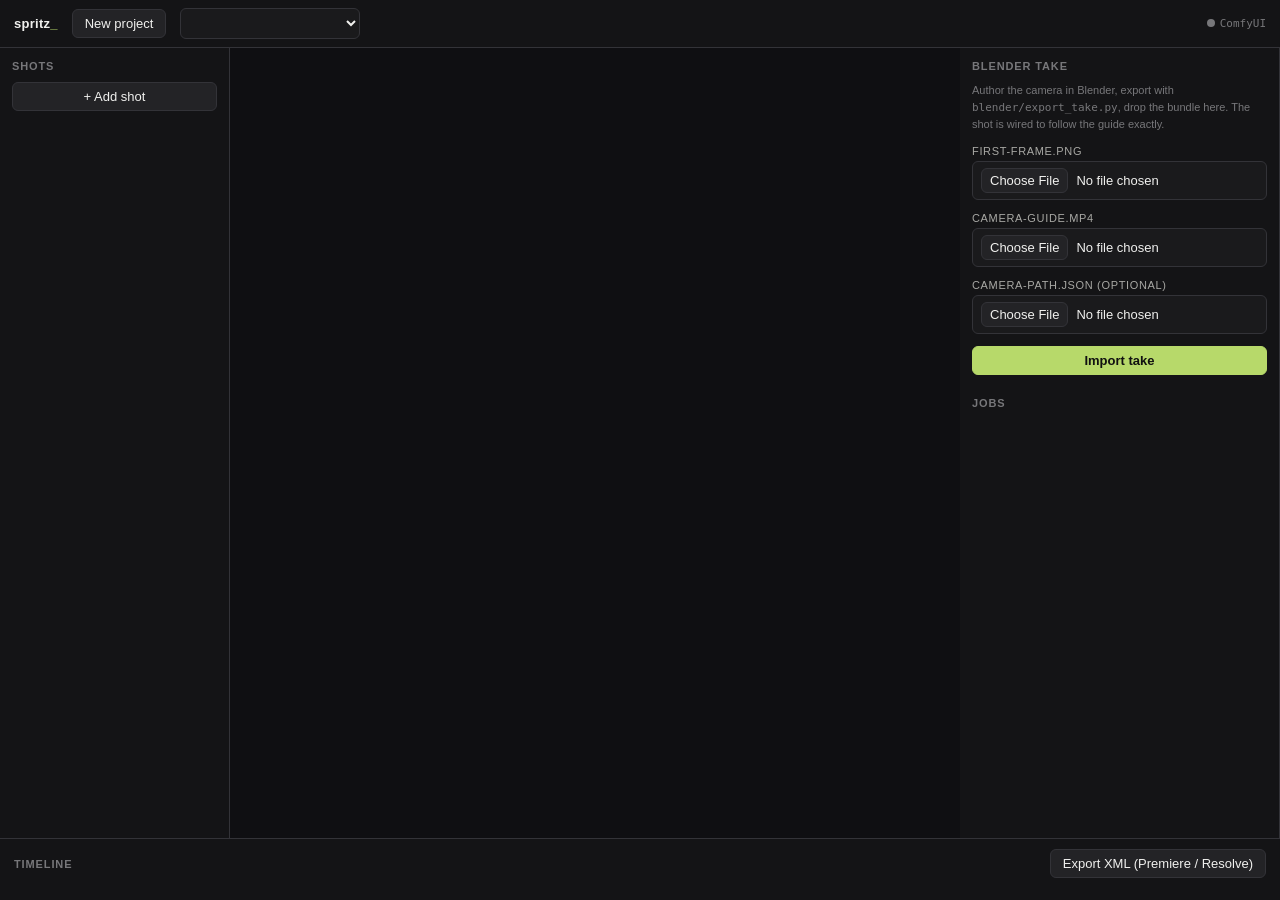
==== app/index.html @ d2176a93 "feat: open-source film set for AI videos — director UI, ComfyUI adapter, Blender camera handoff, XML" ====
<!doctype html>
<html lang="en">
<head>
<meta charset="utf-8">
<meta name="viewport" content="width=device-width, initial-scale=1">
<title>spritz — open film set</title>
<style>
  :root {
    --bg0:#0f0f12; --bg1:#141416; --s1:#1a1a1c; --s2:#232326; --s3:#2b2b2f;
    --line:#333338; --t1:#f0f0ee; --t2:#a8a8a4; --t3:#77777a;
    --acc:#b7d96a; --ok:#22c55e; --err:#ef4444; --run:#eab308;
    --sans:-apple-system,BlinkMacSystemFont,"Segoe UI",sans-serif;
    --mono:ui-monospace,Menlo,monospace;
  }
  *{margin:0;box-sizing:border-box}
  body{background:var(--bg0);color:var(--t1);font-family:var(--sans);font-size:13px;height:100vh;display:flex;flex-direction:column;overflow:hidden}
  button{font:inherit;color:inherit;background:var(--s2);border:1px solid var(--line);border-radius:6px;padding:6px 12px;cursor:pointer}
  button:hover{background:var(--s3)}
  button.primary{background:var(--acc);color:#111;border-color:var(--acc);font-weight:600}
  input,select,textarea{font:inherit;color:var(--t1);background:var(--s1);border:1px solid var(--line);border-radius:6px;padding:6px 8px;width:100%}
  textarea{resize:vertical;min-height:70px}
  label{display:block;color:var(--t2);font-size:11px;text-transform:uppercase;letter-spacing:.06em;margin:12px 0 4px}
  ::file-selector-button{font:inherit;color:var(--t1);background:var(--s2);border:1px solid var(--line);border-radius:6px;padding:4px 8px;margin-right:8px;cursor:pointer}

  header{display:flex;align-items:center;gap:14px;padding:8px 14px;background:var(--bg1);border-bottom:1px solid var(--line)}
  header .logo{font-weight:700;letter-spacing:.02em}
  header .logo span{color:var(--acc)}
  header .env{font-family:var(--mono);font-size:11px;color:var(--t3);margin-left:auto;display:flex;gap:12px;align-items:center}
  .dot{width:8px;height:8px;border-radius:50%;background:var(--t3);display:inline-block;margin-right:5px}
  .dot.ok{background:var(--ok)} .dot.err{background:var(--err)}

  main{flex:1;display:grid;grid-template-columns:230px 1fr 320px;min-height:0}
  .panel{border-right:1px solid var(--line);background:var(--bg1);overflow-y:auto;padding:12px}
  .panel h2{font-size:11px;text-transform:uppercase;letter-spacing:.08em;color:var(--t3);margin-bottom:10px}

  .shot-item{padding:8px 10px;border:1px solid var(--line);border-radius:8px;margin-bottom:8px;cursor:pointer;background:var(--s1)}
  .shot-item.active{border-color:var(--acc)}
  .shot-item .nm{font-weight:600}
  .shot-item .st{font-family:var(--mono);font-size:10px;color:var(--t3);margin-top:2px}

  #board{background:var(--bg0);overflow-y:auto;padding:18px}
  .takes{display:grid;grid-template-columns:repeat(auto-fill,minmax(200px,1fr));gap:12px;margin-top:14px}
  .take{border:1px solid var(--line);border-radius:8px;overflow:hidden;background:var(--s1)}
  .take.selected{border-color:var(--acc)}
  .take video,.take img{width:100%;display:block;background:#000}
  .take .cap{padding:6px 8px;font-family:var(--mono);font-size:10px;color:var(--t2);display:flex;justify-content:space-between;align-items:center}
  .take .note{padding:20px;font-family:var(--mono);font-size:10px;color:var(--t3)}
  .placeholder{border:1px dashed var(--line);border-radius:8px;padding:26px;text-align:center;color:var(--t3);margin-top:14px}

  #editor .title-row{display:flex;gap:8px;align-items:center}
  #editor .title-row input{font-size:16px;font-weight:600;background:none;border:none;padding:0}
  #timeline{border-top:1px solid var(--line);background:var(--bg1);padding:10px 14px}
  #timeline .head{display:flex;align-items:center;gap:10px;margin-bottom:8px}
  #timeline .head h2{font-size:11px;text-transform:uppercase;letter-spacing:.08em;color:var(--t3)}
  #strip{display:flex;gap:4px;overflow-x:auto;padding-bottom:4px}
  .tclip{flex:0 0 auto;background:var(--s2);border:1px solid var(--line);border-radius:6px;padding:6px 10px;font-size:11px;min-width:70px}
  .tclip .d{font-family:var(--mono);color:var(--t3);font-size:10px}
  .tclip.has{border-bottom:3px solid var(--acc)}

  .row{display:flex;gap:8px} .row>*{flex:1}
  .jobs .j{font-family:var(--mono);font-size:11px;padding:5px 0;border-bottom:1px solid var(--s2);color:var(--t2)}
  .j .queued{color:var(--t3)} .j .running{color:var(--run)} .j .done{color:var(--ok)} .j .error{color:var(--err)}
  .j .errmsg{color:var(--err)}
  .hint{color:var(--t3);font-size:11px;margin-top:6px;line-height:1.5}
  .empty{color:var(--t3);padding:30px;text-align:center}
  a{color:var(--acc)}
</style>
</head>
<body>
<header>
  <div class="logo">spritz<span>_</span></div>
  <button id="new-project">New project</button>
  <select id="project-select" style="width:180px"></select>
  <div class="env">
    <span><span class="dot" id="comfy-dot"></span>ComfyUI <span id="comfy-host"></span></span>
  </div>
</header>

<main>
  <div class="panel">
    <h2>Shots</h2>
    <div id="shot-list"></div>
    <button id="add-shot" style="width:100%">+ Add shot</button>
  </div>

  <div id="board">
    <div id="editor" class="empty"></div>
  </div>

  <div class="panel">
    <h2>Blender take</h2>
    <div class="hint">Author the camera in Blender, export with
      <code>blender/export_take.py</code>, drop the bundle here. The shot is wired
      to follow the guide exactly.</div>
    <form id="take-form">
      <label>first-frame.png</label><input type="file" name="first_frame" accept="image/*" required>
      <label>camera-guide.mp4</label><input type="file" name="camera_guide" accept="video/*" required>
      <label>camera-path.json (optional)</label><input type="file" name="camera_path" accept=".json">
      <button class="primary" style="margin-top:12px;width:100%">Import take</button>
    </form>
    <h2 style="margin-top:22px">Jobs</h2>
    <div class="jobs" id="jobs"></div>
  </div>
</main>

<div id="timeline">
  <div class="head">
    <h2>Timeline</h2>
    <span class="hint" id="tl-total"></span>
    <span style="flex:1"></span>
    <button id="export-xml">Export XML (Premiere / Resolve)</button>
  </div>
  <div id="strip"></div>
</div>

<script>
// All dynamic rendering goes through el()/textContent — no innerHTML anywhere,
// so server-stored strings (names, prompts, errors) can never execute as markup.
const $ = s => document.querySelector(s);
let STATE = {projects:{}, jobs:{}}, META = {models:[],camera_moves:[]};
let currentProject = localStorage.getItem('spritz.project') || null;
let currentShot = null;

const api = (url, opts) => fetch(url, opts).then(r => { if(!r.ok) throw new Error(r.status); return r.json(); });
const form = obj => { const f = new FormData(); for (const k in obj) f.append(k, obj[k]); return f; };

function el(tag, attrs = {}, ...children) {
  const n = document.createElement(tag);
  for (const [k, v] of Object.entries(attrs)) {
    if (k === 'class') n.className = v;
    else if (k === 'text') n.textContent = v;
    else if (k.startsWith('on')) n[k] = v;
    else if (k === 'style') n.style.cssText = v;
    else n.setAttribute(k, v);
  }
  for (const c of children) if (c != null) n.append(c);
  return n;
}
function replace(node, ...children) { node.replaceChildren(...children.filter(c => c != null)); }

async function boot() {
  META = await api('/api/models');
  $('#comfy-host').textContent = new URL(META.comfyui).host;
  api('/api/comfy/health').then(h => $('#comfy-dot').className = 'dot ' + (h.ok ? 'ok' : 'err'));
  await refresh();
  setInterval(refresh, 3000);
}

async function refresh() {
  STATE = await api('/api/state');
  const ids = Object.keys(STATE.projects);
  if (!currentProject && ids.length) currentProject = ids[0];
  renderProjects(); renderShots(); renderJobs(); renderTimeline();
  const active = document.activeElement;
  if (!active || !['TEXTAREA','INPUT','SELECT'].includes(active.tagName)) renderEditor();
}

const proj = () => STATE.projects[currentProject];
const shot = () => proj()?.shots.find(s => s.id === currentShot);

function renderProjects() {
  const sel = $('#project-select');
  const opts = Object.values(STATE.projects).map(p =>
    el('option', {value: p.id, text: p.name, ...(p.id === currentProject ? {selected: ''} : {})}));
  replace(sel, ...(opts.length ? opts : [el('option', {text: '— no project —'})]));
}

function renderShots() {
  const p = proj();
  const items = !p ? [] : p.shots.map(s =>
    el('div', {class: 'shot-item' + (s.id === currentShot ? ' active' : ''),
               onclick: () => { currentShot = s.id; renderShots(); renderEditor(); }},
      el('div', {class: 'nm', text: s.name}),
      el('div', {class: 'st', text: `${s.model} · ${s.duration}s · ${s.takes.length} take${s.takes.length === 1 ? '' : 's'}`})));
  replace($('#shot-list'), ...items);
}

function renderEditor() {
  const box = $('#editor'), s = shot();
  if (!s) {
    box.className = 'empty';
    box.textContent = proj() ? 'Select or add a shot.' : 'Create a project, then add a shot.';
    return;
  }
  box.className = '';
  const nameInput = el('input', {id: 'f-name', value: s.name,
    onchange: e => patch({name: e.target.value})});
  const promptArea = el('textarea', {id: 'f-prompt',
    onchange: e => patch({prompt: e.target.value})});
  promptArea.value = s.prompt || '';
  const modelSel = el('select', {onchange: e => patch({model: e.target.value})},
    ...META.models.map(m => el('option', {value: m.id, text: m.name, ...(m.id === s.model ? {selected: ''} : {})})));
  const camSel = el('select', {onchange: e => patch({camera: e.target.value})},
    ...META.camera_moves.map(c => el('option', {text: c, ...(c === s.camera ? {selected: ''} : {})})));
  const durInput = el('input', {type: 'number', min: 1, max: 15, value: s.duration,
    onchange: e => patch({duration: +e.target.value})});

  const fileLabel = (title, current) => {
    const l = el('label', {text: title + (current ? ' — ' : '')});
    if (current) l.append(el('a', {href: current, target: '_blank', text: 'set'}));
    return l;
  };

  const takes = s.takes.length
    ? el('div', {class: 'takes'}, ...s.takes.map(t => takeCard(s, t)))
    : el('div', {class: 'placeholder', text: 'No takes yet — press Generate.'});

  replace(box,
    el('div', {class: 'title-row'},
      nameInput,
      el('button', {class: 'primary', style: 'flex:0 0 auto', text: 'Generate',
        onclick: async () => { await api(`/api/projects/${currentProject}/shots/${s.id}/generate`, {method: 'POST'}); refresh(); }})),
    el('label', {text: 'Prompt'}), promptArea,
    el('div', {class: 'row'},
      el('div', {}, el('label', {text: 'Model'}), modelSel),
      el('div', {}, el('label', {text: 'Camera'}), camSel),
      el('div', {}, el('label', {text: 'Duration (s)'}), durInput)),
    el('div', {class: 'row'},
      el('div', {}, fileLabel('Start frame', s.start_frame),
        el('input', {type: 'file', accept: 'image/*', onchange: e => uploadTo('start_frame', e.target.files[0])})),
      el('div', {}, fileLabel('Camera guide', s.camera_guide),
        el('input', {type: 'file', accept: 'video/*', onchange: e => uploadTo('camera_guide', e.target.files[0])}))),
    takes);
}

function takeCard(s, t) {
  const sel = s.selected_take === t.job;
  let media;
  if (/\.(mp4|webm|mov)$/i.test(t.output)) media = el('video', {src: t.output, controls: '', loop: '', muted: ''});
  else if (/\.(png|jpg|jpeg|webp)$/i.test(t.output)) media = el('img', {src: t.output});
  else media = el('div', {class: 'note', text: t.note || t.output});
  return el('div', {class: 'take' + (sel ? ' selected' : '')},
    media,
    el('div', {class: 'cap'},
      el('span', {text: t.job}),
      el('button', {text: sel ? '★ picked' : 'pick', onclick: () => patch({selected_take: t.job})})));
}

function renderJobs() {
  const jobs = Object.values(STATE.jobs).sort((a, b) => b.created - a.created).slice(0, 12);
  const rows = jobs.map(j => {
    const row = el('div', {class: 'j'},
      el('span', {class: j.status, text: j.status + ' '}),
      ` ${j.id} · ${j.params.model}`);
    if (j.error) row.append(el('div', {class: 'errmsg', text: j.error.slice(0, 160)}));
    return row;
  });
  replace($('#jobs'), ...(rows.length ? rows : [el('div', {class: 'hint', text: 'No jobs yet.'})]));
}

function renderTimeline() {
  const p = proj();
  if (!p) { replace($('#strip')); $('#tl-total').textContent = ''; return; }
  replace($('#strip'), ...p.shots.map(s =>
    el('div', {class: 'tclip' + (s.takes.length ? ' has' : ''), title: s.name},
      s.name, el('div', {class: 'd', text: s.duration + 's'}))));
  const total = p.shots.reduce((a, s) => a + +s.duration, 0);
  $('#tl-total').textContent = p.shots.length ? `${p.shots.length} shots · ${total}s` : '';
}

async function patch(obj) {
  await api(`/api/projects/${currentProject}/shots/${currentShot}`,
    {method: 'POST', headers: {'Content-Type': 'application/json'}, body: JSON.stringify(obj)});
  refresh();
}

async function uploadTo(field, file) {
  if (!file) return;
  const f = new FormData(); f.append('file', file);
  const {path} = await api('/api/upload', {method: 'POST', body: f});
  patch({[field]: path});
}

$('#new-project').onclick = async () => {
  const name = prompt('Project name'); if (!name) return;
  const p = await api('/api/projects', {method: 'POST', body: form({name})});
  currentProject = p.id; localStorage.setItem('spritz.project', p.id); refresh();
};
$('#project-select').onchange = e => { currentProject = e.target.value; currentShot = null; localStorage.setItem('spritz.project', currentProject); refresh(); };
$('#add-shot').onclick = async () => {
  if (!currentProject) return alert('Create a project first');
  const s = await api(`/api/projects/${currentProject}/shots`,
    {method: 'POST', body: form({name: 'Shot ' + ((proj()?.shots.length || 0) + 1)})});
  currentShot = s.id; refresh();
};
$('#export-xml').onclick = () => { if (currentProject) location.href = `/api/projects/${currentProject}/export.xml`; };
$('#take-form').onsubmit = async e => {
  e.preventDefault();
  if (!currentProject) return alert('Create a project first');
  const fd = new FormData(e.target);
  const s = await fetch(`/api/projects/${currentProject}/take-import`, {method: 'POST', body: fd}).then(r => r.json());
  currentShot = s.id; e.target.reset(); refresh();
};

boot();
</script>
</body>
</html>
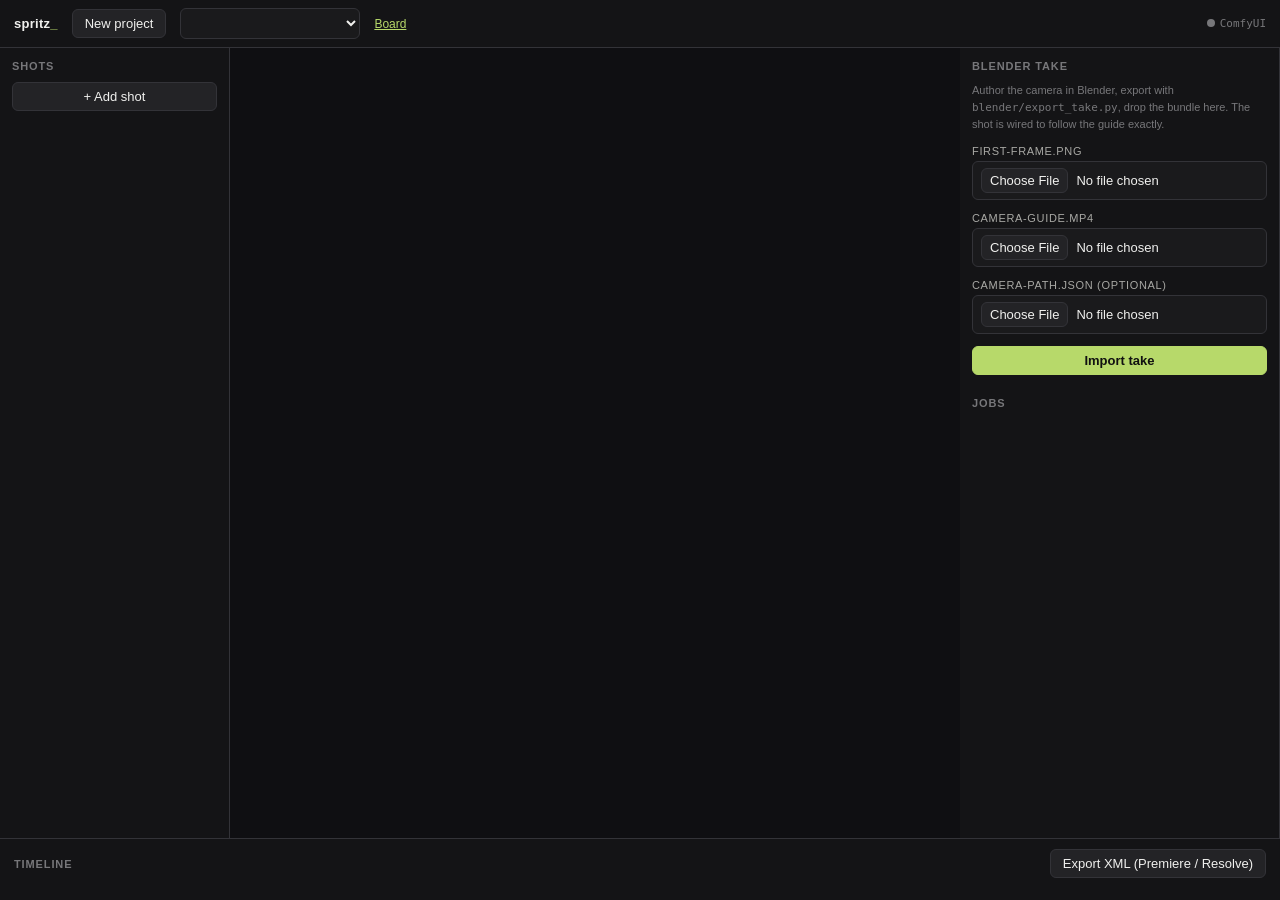
==== commit c7ecee18: "feat(board): infinite wall UI — cards, gestures, upload, SSE, autosave, undo Co-Authored-By: Claude " ====
--- a/app/index.html
+++ b/app/index.html
@@ -71,6 +71,7 @@
   <div class="logo">spritz<span>_</span></div>
   <button id="new-project">New project</button>
   <select id="project-select" style="width:180px"></select>
+  <a href="/board" style="font-size:12px">Board</a>
   <div class="env">
     <span><span class="dot" id="comfy-dot"></span>ComfyUI <span id="comfy-host"></span></span>
   </div>
